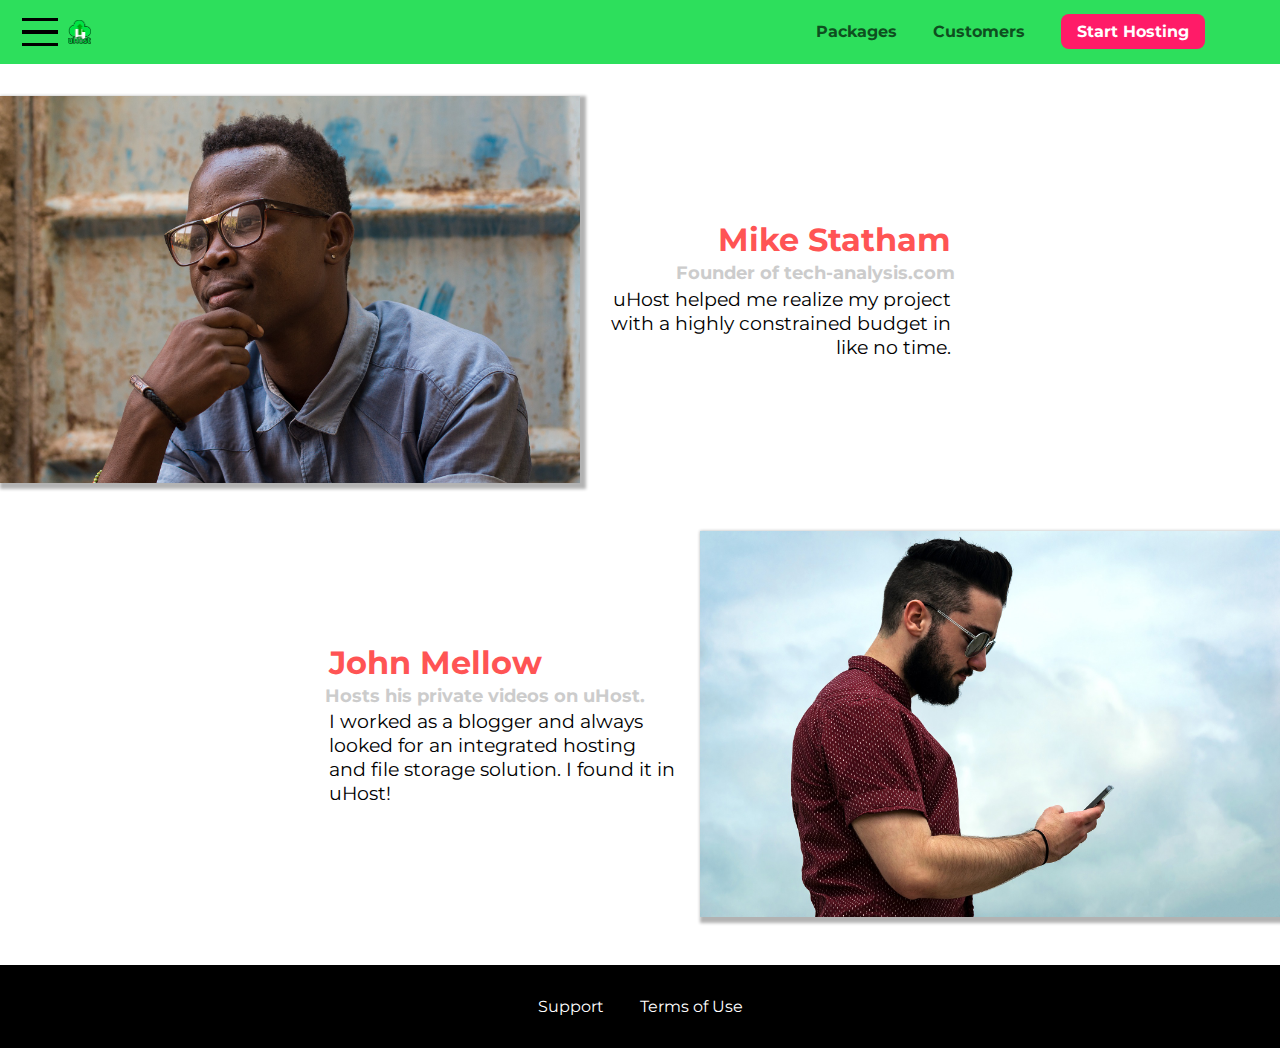
==== customers/index.html @ 0b4457ab "First commit - desktop design, started mobile" ====
<!DOCTYPE html>
<html lang="en">

<head>
    <meta charset="UTF-8">
    <meta name="viewport" content="width=device-width, initial-scale=1.0">
    <meta http-equiv="X-UA-Compatible" content="ie=edge">
    <title>uHost Customers</title>
    <link rel="shortcut icon" href="../favicon.png">
    <link href="https://fonts.googleapis.com/css?family=Anton|Montserrat:400,700" rel="stylesheet">
    <link rel="stylesheet" href="../shared.css">
    <link rel="stylesheet" href="customers.css">
</head>

<body>
    <div class="backdrop"></div>
    <header class="main-header">
        <div>
            <button class="toggle-button">
                <span class="toggle-button__bar"></span>
                <span class="toggle-button__bar"></span>
                <span class="toggle-button__bar"></span>
            </button>
            <a href="../index.html" class="main-header__brand">
                <img src="../images/uhost-icon.png" alt="uHost - Your favorite hosting company"/>
            </a>
        </div>
        <nav class="main-nav">
            <ul class="main-nav__items">
                <li class="main-nav__item">
                    <a href="../packages/index.html">Packages</a>
                </li>
                <li class="main-nav__item">
                    <a href="index.html">Customers</a>
                </li>
                <li class="main-nav__item main-nav__item--cta">
                    <a href="start-hosting/index.html">Start Hosting</a>
                </li>
            </ul>
        </nav>
    </header>
    <nav class="mobile-nav">
        <ul class="mobile-nav__items">
            <li class="mobile-nav__item">
                <a href="../packages/index.html">Packages</a>
            </li>
            <li class="mobile-nav__item">
                <a href="index.html">Customers</a>
            </li>
            <li class="mobile-nav__item mobile-nav__item--cta">
                <a href="../start-hosting/index.html">Start Hosting</a>
            </li>
        </ul>
    </nav>
    <main>
        <div>
            <div class="testimonial" id="customer-1">
                <div class="testimonial__image-container">
                    <img src="../images/customer-1.jpg" alt="Mike Statham - Customer" class="testimonial__image">
                </div>
                <div class="testimonial__info">
                    <h1 class="testimonial__name">Mike Statham</h1>
                    <h2 class="testimonial__subtitle">Founder of
                        <a href="tech-analysis.com">tech-analysis.com</a>
                    </h2>
                    <p class="testimonial__text">uHost helped me realize my project with a highly constrained budget in like no time.</p>
                </div>
            </div>
            <div class="testimonial" id="customer-2">

                <div class="testimonial__info">
                    <h1 class="testimonial__name">John Mellow</h1>
                    <h2 class="testimonial__subtitle">Hosts his private videos on uHost.
                    </h2>
                    <p class="testimonial__text">I worked as a blogger and always looked for an integrated hosting and file storage solution. I found
                        it in uHost!
                    </p>
                </div>
                <div class="testimonial__image-container">
                    <img src="../images/customer-2.jpg" alt="John Mellow - Customer" class="testimonial__image">
                </div>
            </div>
        </div>
    </main>
    <footer class="main-footer">
        <nav>
            <ul class="main-footer__links">
                <li class="main-footer__link">
                    <a href="#">Support</a>
                </li>
                <li class="main-footer__link">
                    <a href="#">Terms of Use</a>
                </li>
            </ul>
        </nav>
    </footer>
    <script src="../shared.js"></script>
</body>

</html>
---- shared.css ----
* {
  box-sizing: border-box;
}

body {
  font-family: 'Montserrat', sans-serif;
  margin: 0;
}

.backdrop{
  position: fixed;
  display: none;
  top:0;
  left: 0;
  z-index: 100;
  /* width: 100%;
  height: 100%; */
  width: 100vw;
  height: 100vh;
  background:rgba(0,0,0,0.5);
}

.main-header {
  background-color: #2ddf5c;
  padding: 0.5rem 1rem;
  width: 100%;
  position: fixed;
  top:0;
  left: 0;
  z-index:1;
}

.main-header > div {
  display: inline-block;
  vertical-align: middle;
}

.toggle-button {
  width: 3rem;
  background: transparent;
  border: none;
  cursor: pointer;
  padding-top: 0;
  padding-bottom: 0;
  vertical-align: middle;
}

.toggle-button:focus {
  outline: none;
}

.toggle-button__bar {
  width: 100%;
  height: 0.2rem;
  background: black;
  display: block;
  margin: 0.6rem 0;
}

.main-header__brand {
  color: #0e4f1f;
  text-decoration: none;
  font-weight: bold;
  font-size: 1.5rem;
  display: inline-block;
  height: 1.5rem;
  vertical-align: middle;
}

.main-header__brand img{
  height: 100%;
}

.main-nav {
  /* display inline but we cannot add width 100% as we have changed the behaviour to inline with this property 
      so nav only takes the space it needs to accomodate its content so text-align: rigth;  does not work in this case
      therefore we need to assign a width that is, the total width - the div (uHost) width */
  display: inline-block;
  text-align: right;
  /*Although the div width is 48.141 we added 53 a the enter between div and nav adds width the hack is to add more width to compensate*/
  width: calc(100% - 122px); /*taking into account font size and weight */
  vertical-align: middle;
}

.main-nav__items {
  /*margin and padding to 0 so we can calculate the width of our header as above right*/
  margin: 0;
  padding: 0; /*this remove bullets same as list-style:none just making sure*/
  list-style: none;
}

.main-nav__item {
  display: inline-block;
  /*margin is not included in the calculation for the width due to the 
      box-sizing: border-box;vthe links stay in the same line despite margin*/
  margin: 0 1rem;
}

.main-nav__item a,
.mobile-nav__item a {
  color: #0e4f1f;
  text-decoration: none;
  font-weight: bold;
  padding: 0.2rem 0;
}

.main-nav__item a:hover,
.main-nav__item a:active {
  color: white;
  border-bottom: 5px solid white;
}

.main-nav__item--cta a,
.mobile-nav__item--cta a {
  color: white;
  background-color: #ff1b68;
  padding: 0.5rem 1rem;
  border-radius: 8px;
}

.main-nav__item--cta a:hover,
.main-nav__item--cta a:active,
.mobile-nav__item--cta a:hover,
.mobile-nav__item--cta a:active {
  color: #ff1b68;
  background-color: white;
  border: none;
}

.main-footer {
  background-color: black;
  padding: 2rem;
  margin-top: 3rem;
}

.main-footer__links {
  list-style: none;
  margin: 0;
  padding: 0;
  text-align: center;
}

.main-footer__link {
  display: inline-block;
  margin: 0 1rem;
}

.main-footer__link a {
  color: white;
  text-decoration: none;
}

.main-footer__link a:hover,
.main-footer__link a:active {
  color: #ccc;
}

.mobile-nav {
  display: none;
  position: fixed;
  z-index: 101;
  top: 0;
  left: 0;
  background: white;
  width: 80%;
  height: 100vh;
}

.mobile-nav__items {
  width: 90%;
  height: 100%;
  list-style: none;
  margin: 10% auto;
  padding: 0;
  text-align: center;
}

.mobile-nav__item {
  margin: 1rem 0;
}

.mobile-nav__item a {
  font-size: 1.5rem;
}

.button {
  background-color: #0e4f1f;
  color: white;
  font: inherit;
  border: 1.5px solid #0e4f1f;
  padding: 0.5rem;
  border-radius: 8px;
  font-weight: bold;
  cursor: pointer;
}

.button:hover,
.button:active {
  background: white;
  color: #0e4f1f;
}

.button:focus {
  outline: none;
}

.open{
  display: block !important;
}
---- customers/customers.css ----
.testimonial {
    font-size: 1.2rem;
    margin: 3rem 0;
  }
  
  .testimonial__list {
    width: 80%;
    margin: auto;
  }
  
  .testimonial:first-of-type {
    margin-top: 6rem;
  }

  .testimonial__image-container{
      width: 65%;
      max-width: 580px ;
      display: inline-block;
      vertical-align: middle;
      box-shadow: 3px 3px 3px 3px rgba(0,0,0,0.3);
  }

  .testimonial__image{
      width: 100%;
      /*get rid of the white horizontal line below the image
       it needs to be aligned vertically too 
       display:block will also work*/
      vertical-align: top;

  }
  
  .testimonial__info {
    text-align: right;
    padding: 0.9rem;
    display: inline-block;
    vertical-align: middle;
    width: 30%;
  }
  
  #customer-2.testimonial {
    text-align: right;
  }
  
  #customer-2 .testimonial__info {
    text-align: left;
  }
  
  .testimonial__name {
    margin: 0.2rem;
    color: #ff5454;
    font-size: 2rem;
  }
  
  .testimonial__subtitle {
    margin: 0;
    font-size: 1.1rem;
    color: #ccc;
  }
  
  .testimonial__subtitle a {
    color: inherit;
    text-decoration: none;
  }
  
  .testimonial__subtitle a:hover,
  .testimonial__subtitle a:active {
    color: #7a7a7a;
  }
  
  .testimonial__text {
    margin: 0.2rem;
  }
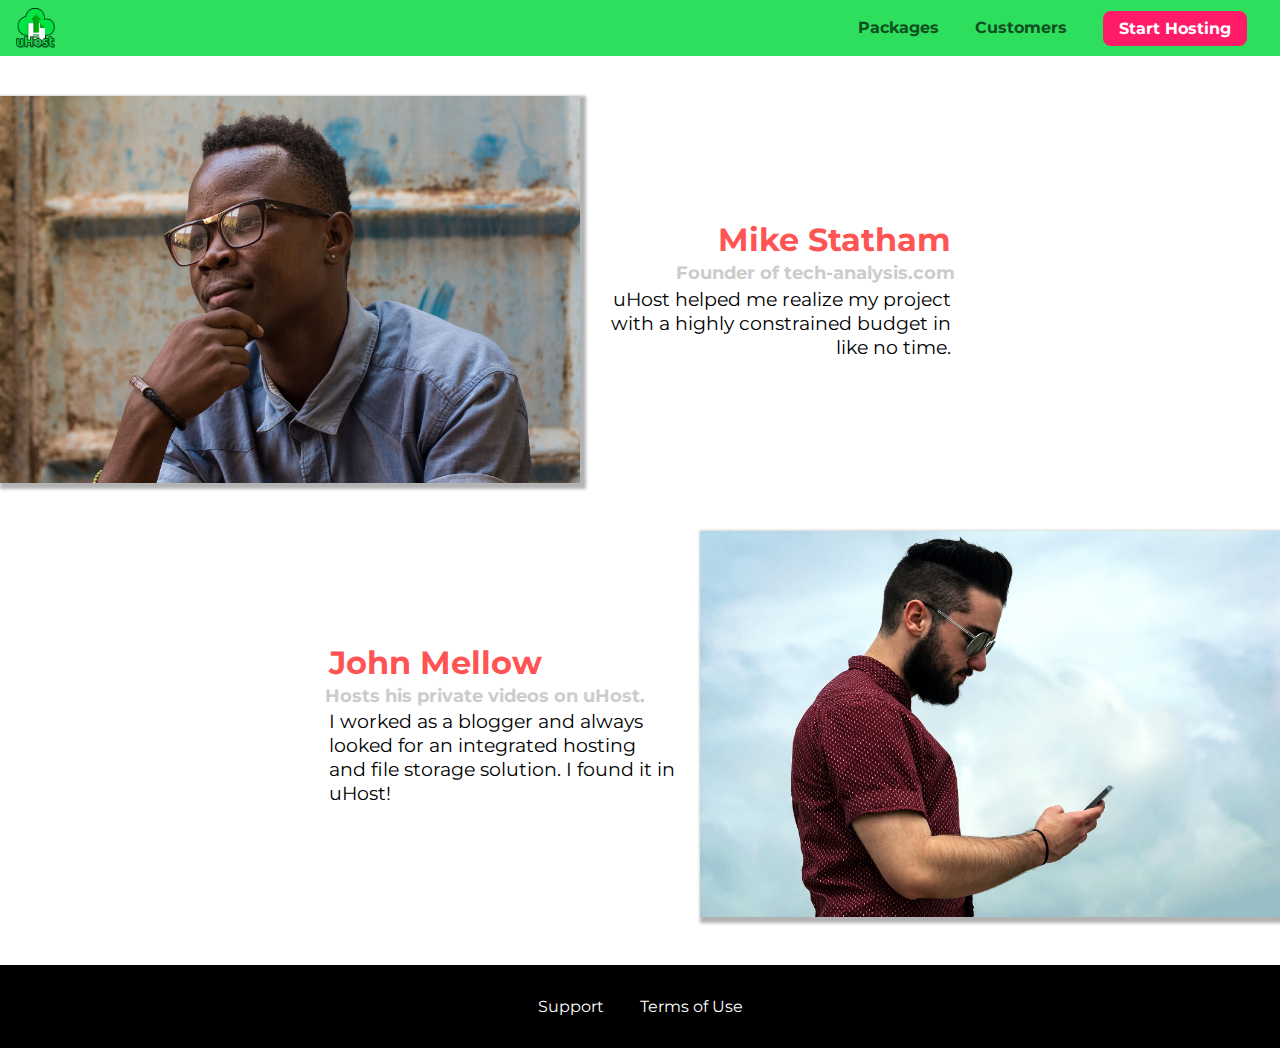
==== commit db339bbb: "Finished styling form, imported fonts, up to this point not using flexbox" ====
--- a/customers/index.html
+++ b/customers/index.html
@@ -7,7 +7,6 @@
     <meta http-equiv="X-UA-Compatible" content="ie=edge">
     <title>uHost Customers</title>
     <link rel="shortcut icon" href="../favicon.png">
-    <link href="https://fonts.googleapis.com/css?family=Anton|Montserrat:400,700" rel="stylesheet">
     <link rel="stylesheet" href="../shared.css">
     <link rel="stylesheet" href="customers.css">
 </head>
@@ -34,7 +33,7 @@
                     <a href="index.html">Customers</a>
                 </li>
                 <li class="main-nav__item main-nav__item--cta">
-                    <a href="start-hosting/index.html">Start Hosting</a>
+                    <a href="../start-hosting/index.html">Start Hosting</a>
                 </li>
             </ul>
         </nav>
--- a/shared.css
+++ b/shared.css
@@ -1,3 +1,7 @@
+@import url('https://fonts.googleapis.com/css?family=Roboto');
+@import url('https://fonts.googleapis.com/css?family=Anton');
+@import url('https://fonts.googleapis.com/css?family=Montserrat:400,700');
+
 * {
   box-sizing: border-box;
 }
@@ -5,6 +9,13 @@
 body {
   font-family: 'Montserrat', sans-serif;
   margin: 0;
+}
+
+main{
+  /* calculation to make sure footer is always at the bottom  
+  100% view port - 3.5rem (navigation bar) - (footer height 19px with padding top bottom (32px) and margin top (48px) = 131px (8rem)*/
+  min-height: calc(100vh - 3.5rem - 8rem);
+  margin-top:3.5rem; /*2.5rem height of the icon + 2 * 0.5rem padding for ther navbar=3.5rem total navbar height*/
 }
 
 .backdrop{
@@ -61,25 +72,17 @@
   color: #0e4f1f;
   text-decoration: none;
   font-weight: bold;
-  font-size: 1.5rem;
   display: inline-block;
-  height: 1.5rem;
+  height:2.5rem;
   vertical-align: middle;
 }
 
 .main-header__brand img{
-  height: 100%;
+  height:100%;
 }
 
 .main-nav {
-  /* display inline but we cannot add width 100% as we have changed the behaviour to inline with this property 
-      so nav only takes the space it needs to accomodate its content so text-align: rigth;  does not work in this case
-      therefore we need to assign a width that is, the total width - the div (uHost) width */
-  display: inline-block;
-  text-align: right;
-  /*Although the div width is 48.141 we added 53 a the enter between div and nav adds width the hack is to add more width to compensate*/
-  width: calc(100% - 122px); /*taking into account font size and weight */
-  vertical-align: middle;
+    display: none;
 }
 
 .main-nav__items {
@@ -127,6 +130,23 @@
   border: none;
 }
 
+/* Equals or larger 40rem (640px)*/
+@media (min-width: 40rem) {
+  .toggle-button {
+    display: none;
+  }
+  .main-nav {
+    /* display inline but we cannot add width 100% as we have changed the behaviour to inline with this property 
+        so nav only takes the space it needs to accomodate its content so text-align: rigth;  does not work in this case
+        therefore we need to assign a width that is, the total width - the div (uHost) width */
+    display: inline-block;
+    text-align: right;
+    /*Although the div width is 48.141 we added 53 a the enter between div and nav adds width the hack is to add more width to compensate*/
+    width: calc(100% - 44px); /*taking into account font size and weight */
+    vertical-align: middle;
+  }
+}
+
 .main-footer {
   background-color: black;
   padding: 2rem;
@@ -141,8 +161,8 @@
 }
 
 .main-footer__link {
-  display: inline-block;
-  margin: 0 1rem;
+  display: block;
+  margin:1rem 0;
 }
 
 .main-footer__link a {
@@ -153,6 +173,14 @@
 .main-footer__link a:hover,
 .main-footer__link a:active {
   color: #ccc;
+}
+
+/* Equals or larger 40rem (640px)*/
+@media (min-width: 40rem) {
+  .main-footer__link {
+    display: inline-block;
+    margin: 0 1rem;
+  }
 }
 
 .mobile-nav {
@@ -204,7 +232,16 @@
   outline: none;
 }
 
+.button[disabled] {
+  cursor:not-allowed;
+  border:#a1a1a1;
+  background:#ccc;
+  color:#a1a1a1;
+}
+
 .open{
   display: block !important;
 }
 
+
+
--- a/customers/customers.css
+++ b/customers/customers.css
@@ -1,22 +1,19 @@
 .testimonial {
     font-size: 1.2rem;
-    margin: 3rem 0;
   }
   
-  .testimonial__list {
+  /* .testimonial__list {
     width: 80%;
     margin: auto;
-  }
+  } */
   
   .testimonial:first-of-type {
     margin-top: 6rem;
   }
 
   .testimonial__image-container{
-      width: 65%;
-      max-width: 580px ;
-      display: inline-block;
-      vertical-align: middle;
+      width: 100%;
+      max-width: 40rem;
       box-shadow: 3px 3px 3px 3px rgba(0,0,0,0.3);
   }
 
@@ -32,9 +29,6 @@
   .testimonial__info {
     text-align: right;
     padding: 0.9rem;
-    display: inline-block;
-    vertical-align: middle;
-    width: 30%;
   }
   
   #customer-2.testimonial {
@@ -70,5 +64,25 @@
   .testimonial__text {
     margin: 0.2rem;
   }
+
+  /* Equals or larger than 40rem (640px) width */
+@media (min-width: 40rem)  {
+  .testimonial {
+    margin: 3rem auto;
+    max-width: 92rem;
+  }
+  .testimonial__image-container{
+    width: 65%;
+    max-width: 580px;
+    display: inline-block;
+    vertical-align: middle;
+}
+  .testimonial__info {
+    display: inline-block;
+    vertical-align: middle;
+    width: 30%;
+  }
+
+}
   
   